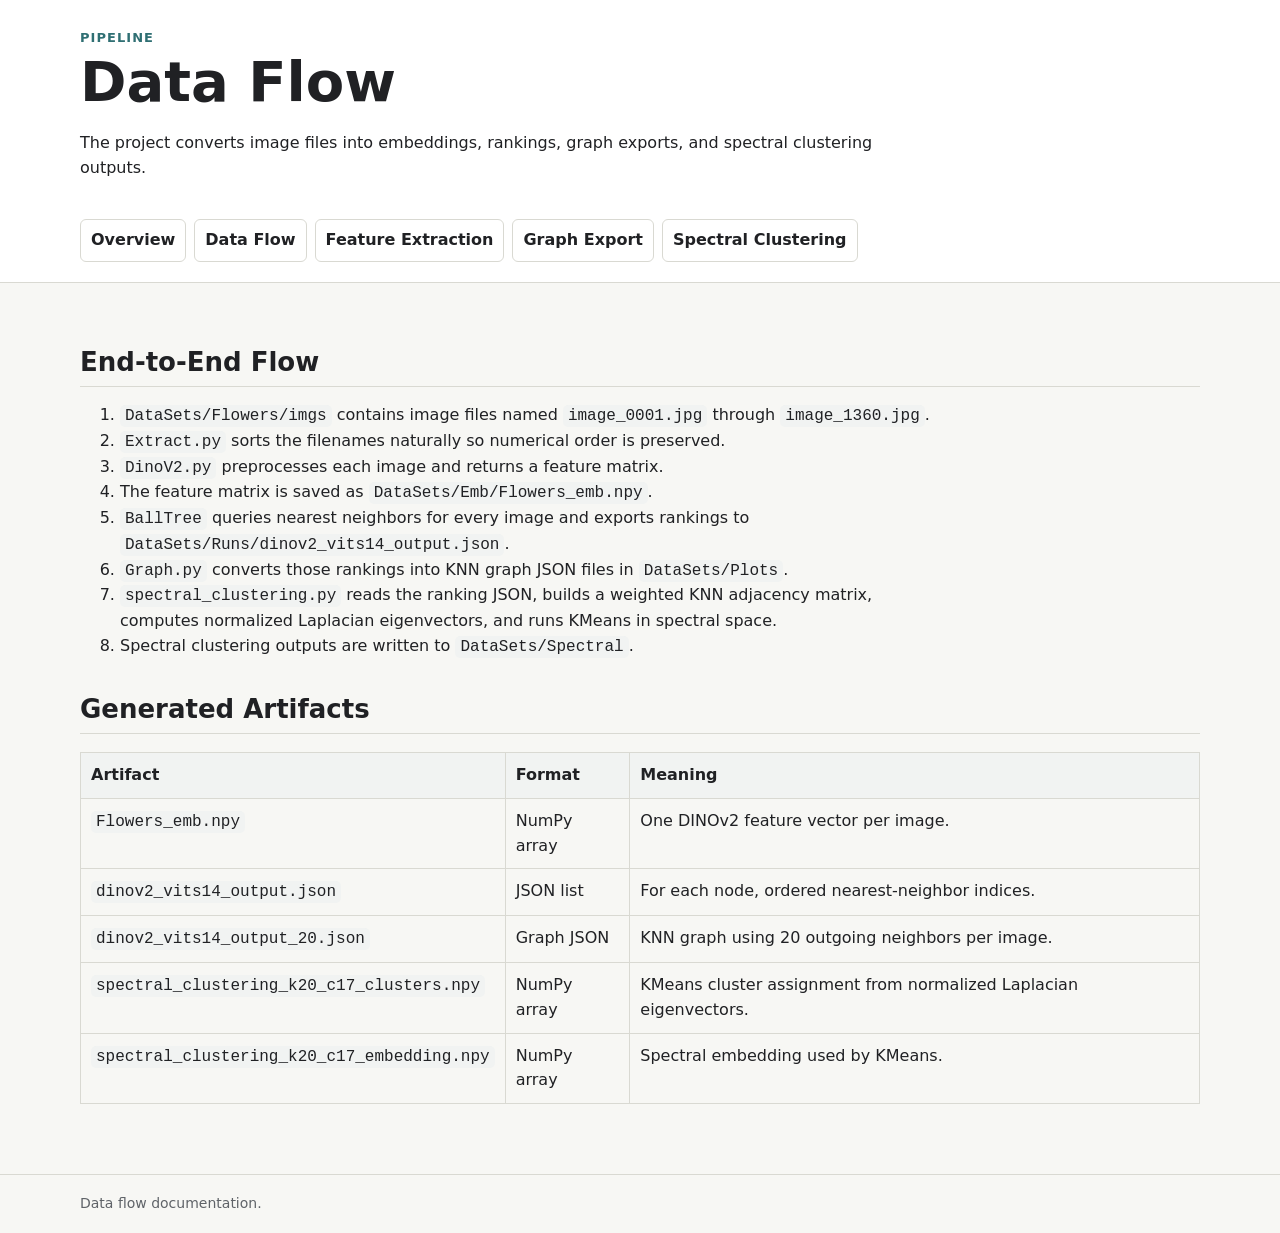
==== Docs/data-flow.html @ fd4a02af "New" ====
<!doctype html>
<html lang="en">
<head>
  <meta charset="utf-8">
  <meta name="viewport" content="width=device-width, initial-scale=1">
  <title>Data Flow</title>
  <link rel="stylesheet" href="styles.css">
</head>
<body>
  <header>
    <div class="wrap top">
      <div class="eyebrow">Pipeline</div>
      <h1>Data Flow</h1>
      <p>The project converts image files into embeddings, rankings, graph exports, and spectral clustering outputs.</p>
    </div>
    <div class="wrap">
      <nav>
        <a href="index.html">Overview</a>
        <a href="data-flow.html">Data Flow</a>
        <a href="extract-data.html">Feature Extraction</a>
        <a href="graph-export.html">Graph Export</a>
        <a href="spectral.html">Spectral Clustering</a>
      </nav>
    </div>
  </header>

  <main class="wrap">
    <h2>End-to-End Flow</h2>
    <ol>
      <li><code>DataSets/Flowers/imgs</code> contains image files named <code>image_0001.jpg</code> through <code>image_1360.jpg</code>.</li>
      <li><code>Extract.py</code> sorts the filenames naturally so numerical order is preserved.</li>
      <li><code>DinoV2.py</code> preprocesses each image and returns a feature matrix.</li>
      <li>The feature matrix is saved as <code>DataSets/Emb/Flowers_emb.npy</code>.</li>
      <li><code>BallTree</code> queries nearest neighbors for every image and exports rankings to <code>DataSets/Runs/dinov2_vits14_output.json</code>.</li>
      <li><code>Graph.py</code> converts those rankings into KNN graph JSON files in <code>DataSets/Plots</code>.</li>
      <li><code>spectral_clustering.py</code> reads the ranking JSON, builds a weighted KNN adjacency matrix, computes normalized Laplacian eigenvectors, and runs KMeans in spectral space.</li>
      <li>Spectral clustering outputs are written to <code>DataSets/Spectral</code>.</li>
    </ol>

    <h2>Generated Artifacts</h2>
    <table>
      <thead>
        <tr><th>Artifact</th><th>Format</th><th>Meaning</th></tr>
      </thead>
      <tbody>
        <tr><td><code>Flowers_emb.npy</code></td><td>NumPy array</td><td>One DINOv2 feature vector per image.</td></tr>
        <tr><td><code>dinov2_vits14_output.json</code></td><td>JSON list</td><td>For each node, ordered nearest-neighbor indices.</td></tr>
        <tr><td><code>dinov2_vits14_output_20.json</code></td><td>Graph JSON</td><td>KNN graph using 20 outgoing neighbors per image.</td></tr>
        <tr><td><code>spectral_clustering_k20_c17_clusters.npy</code></td><td>NumPy array</td><td>KMeans cluster assignment from normalized Laplacian eigenvectors.</td></tr>
        <tr><td><code>spectral_clustering_k20_c17_embedding.npy</code></td><td>NumPy array</td><td>Spectral embedding used by KMeans.</td></tr>
      </tbody>
    </table>
  </main>

  <footer class="footer"><div class="wrap">Data flow documentation.</div></footer>
</body>
</html>
---- Docs/styles.css ----
:root {
  color-scheme: light;
  --bg: #f7f7f4;
  --panel: #ffffff;
  --text: #202124;
  --muted: #5f6368;
  --line: #d9d9d2;
  --accent: #2f6f73;
  --accent-2: #8a4f2a;
  --code: #f1f3f2;
}

* {
  box-sizing: border-box;
}

body {
  margin: 0;
  background: var(--bg);
  color: var(--text);
  font-family: Inter, ui-sans-serif, system-ui, -apple-system, BlinkMacSystemFont, "Segoe UI", sans-serif;
  line-height: 1.55;
}

header {
  border-bottom: 1px solid var(--line);
  background: var(--panel);
}

.wrap {
  width: min(1120px, calc(100% - 40px));
  margin: 0 auto;
}

.top {
  padding: 28px 0 22px;
}

.eyebrow {
  color: var(--accent);
  font-size: 13px;
  font-weight: 700;
  letter-spacing: 0.08em;
  text-transform: uppercase;
}

h1,
h2,
h3 {
  line-height: 1.2;
  margin: 0 0 12px;
}

h1 {
  font-size: clamp(32px, 5vw, 56px);
  max-width: 900px;
}

h2 {
  border-bottom: 1px solid var(--line);
  font-size: 26px;
  margin-top: 34px;
  padding-bottom: 8px;
}

h3 {
  color: var(--accent-2);
  font-size: 19px;
  margin-top: 24px;
}

p {
  max-width: 820px;
}

a {
  color: var(--accent);
  font-weight: 650;
  text-decoration: none;
}

a:hover {
  text-decoration: underline;
}

nav {
  display: flex;
  flex-wrap: wrap;
  gap: 8px;
  padding: 0 0 20px;
}

nav a {
  border: 1px solid var(--line);
  border-radius: 6px;
  color: var(--text);
  padding: 8px 10px;
}

main {
  padding: 30px 0 52px;
}

.grid {
  display: grid;
  gap: 14px;
  grid-template-columns: repeat(auto-fit, minmax(250px, 1fr));
  margin: 20px 0 26px;
}

.card {
  background: var(--panel);
  border: 1px solid var(--line);
  border-radius: 8px;
  padding: 16px;
}

.card h3 {
  margin-top: 0;
}

.note {
  background: #edf4f2;
  border-left: 4px solid var(--accent);
  margin: 18px 0;
  padding: 12px 14px;
}

code,
pre {
  background: var(--code);
  border-radius: 5px;
  font-family: "SFMono-Regular", Consolas, "Liberation Mono", monospace;
}

code {
  padding: 2px 5px;
}

pre {
  border: 1px solid var(--line);
  overflow-x: auto;
  padding: 14px;
}

table {
  border-collapse: collapse;
  margin: 18px 0;
  width: 100%;
}

th,
td {
  border: 1px solid var(--line);
  padding: 10px;
  text-align: left;
  vertical-align: top;
}

th {
  background: var(--code);
}

ul,
ol {
  max-width: 860px;
}

.footer {
  border-top: 1px solid var(--line);
  color: var(--muted);
  font-size: 14px;
  padding: 18px 0;
}
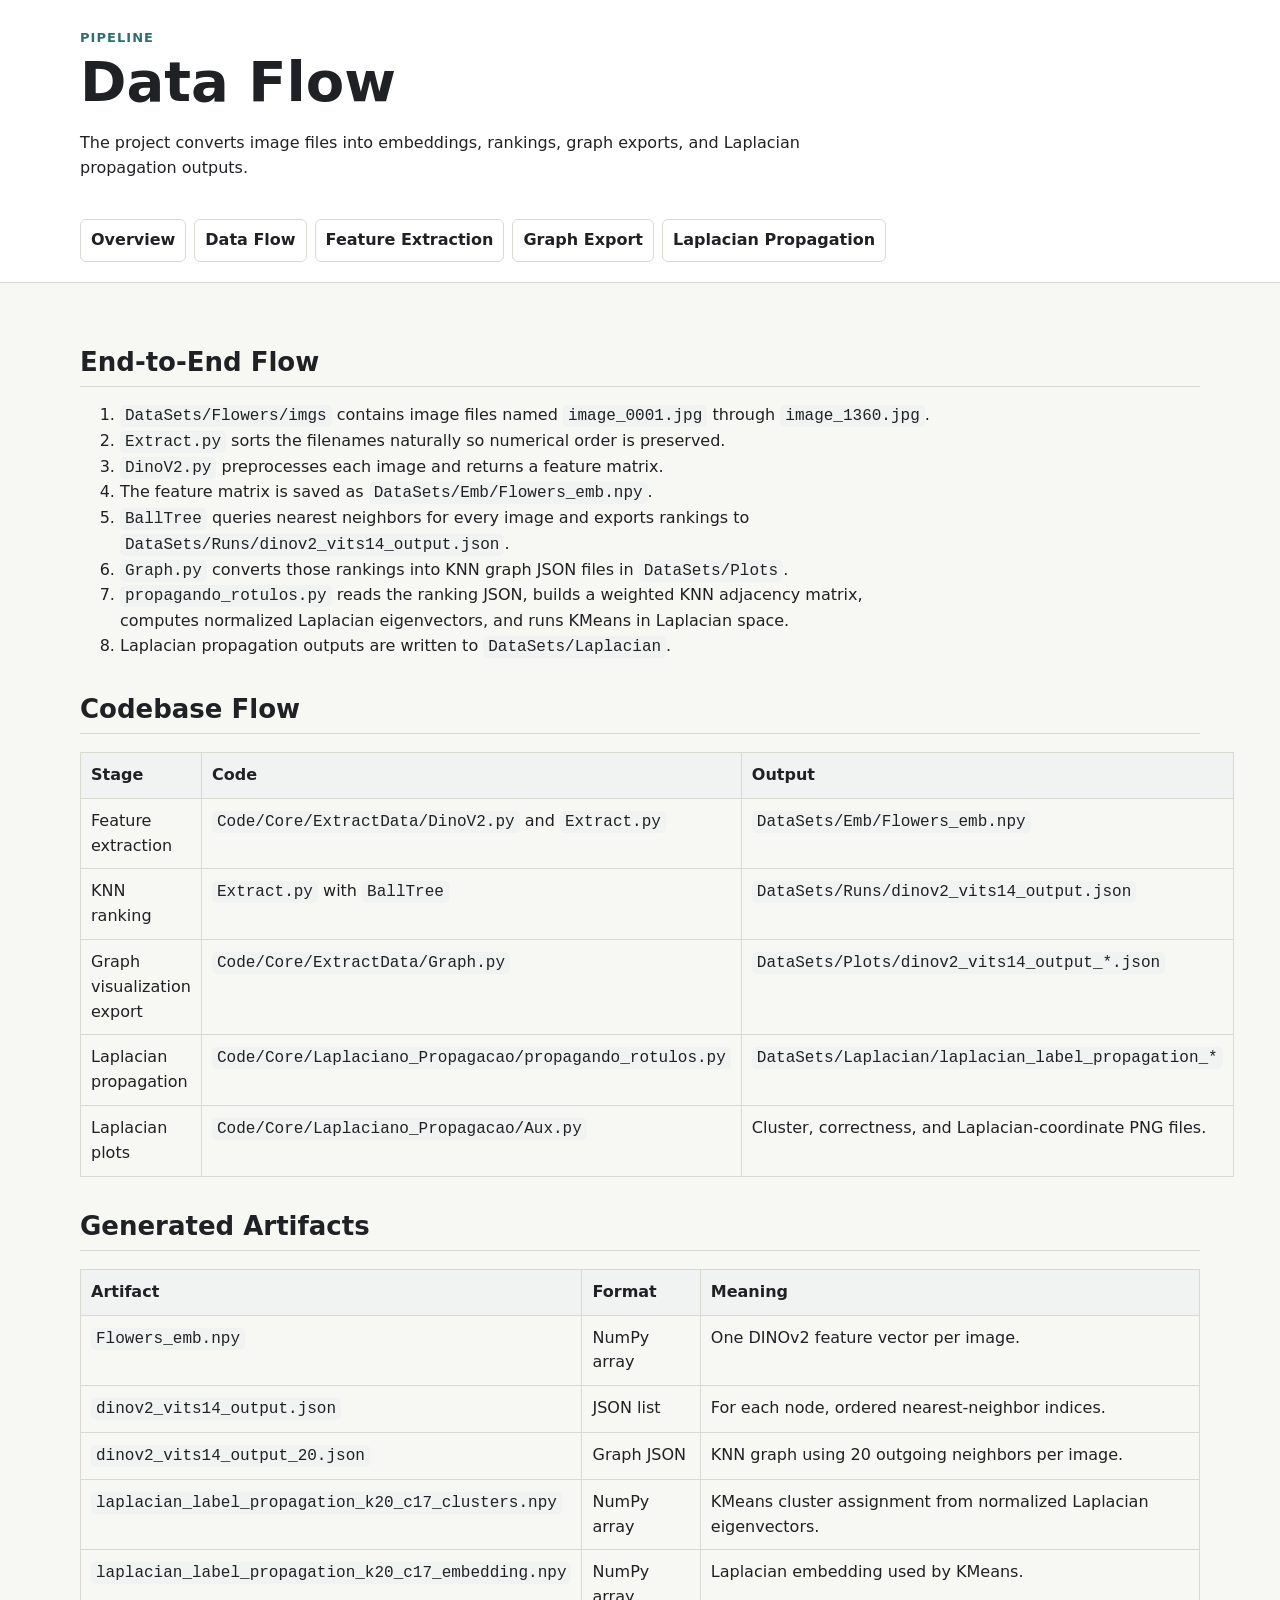
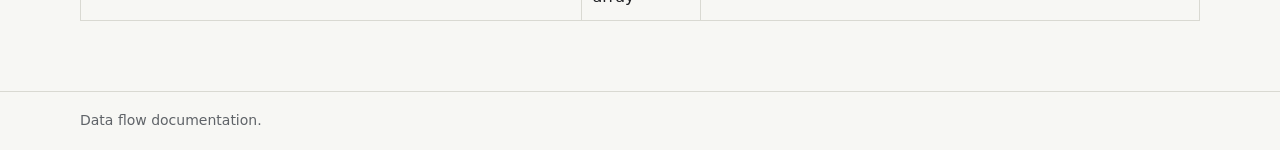
==== commit 7ab24def: "Version 1" ====
--- a/Docs/data-flow.html
+++ b/Docs/data-flow.html
@@ -11,7 +11,7 @@
     <div class="wrap top">
       <div class="eyebrow">Pipeline</div>
       <h1>Data Flow</h1>
-      <p>The project converts image files into embeddings, rankings, graph exports, and spectral clustering outputs.</p>
+      <p>The project converts image files into embeddings, rankings, graph exports, and Laplacian propagation outputs.</p>
     </div>
     <div class="wrap">
       <nav>
@@ -19,7 +19,7 @@
         <a href="data-flow.html">Data Flow</a>
         <a href="extract-data.html">Feature Extraction</a>
         <a href="graph-export.html">Graph Export</a>
-        <a href="spectral.html">Spectral Clustering</a>
+        <a href="spectral.html">Laplacian Propagation</a>
       </nav>
     </div>
   </header>
@@ -33,9 +33,23 @@
       <li>The feature matrix is saved as <code>DataSets/Emb/Flowers_emb.npy</code>.</li>
       <li><code>BallTree</code> queries nearest neighbors for every image and exports rankings to <code>DataSets/Runs/dinov2_vits14_output.json</code>.</li>
       <li><code>Graph.py</code> converts those rankings into KNN graph JSON files in <code>DataSets/Plots</code>.</li>
-      <li><code>spectral_clustering.py</code> reads the ranking JSON, builds a weighted KNN adjacency matrix, computes normalized Laplacian eigenvectors, and runs KMeans in spectral space.</li>
-      <li>Spectral clustering outputs are written to <code>DataSets/Spectral</code>.</li>
+      <li><code>propagando_rotulos.py</code> reads the ranking JSON, builds a weighted KNN adjacency matrix, computes normalized Laplacian eigenvectors, and runs KMeans in Laplacian space.</li>
+      <li>Laplacian propagation outputs are written to <code>DataSets/Laplacian</code>.</li>
     </ol>
+
+    <h2>Codebase Flow</h2>
+    <table>
+      <thead>
+        <tr><th>Stage</th><th>Code</th><th>Output</th></tr>
+      </thead>
+      <tbody>
+        <tr><td>Feature extraction</td><td><code>Code/Core/ExtractData/DinoV2.py</code> and <code>Extract.py</code></td><td><code>DataSets/Emb/Flowers_emb.npy</code></td></tr>
+        <tr><td>KNN ranking</td><td><code>Extract.py</code> with <code>BallTree</code></td><td><code>DataSets/Runs/dinov2_vits14_output.json</code></td></tr>
+        <tr><td>Graph visualization export</td><td><code>Code/Core/ExtractData/Graph.py</code></td><td><code>DataSets/Plots/dinov2_vits14_output_*.json</code></td></tr>
+        <tr><td>Laplacian propagation</td><td><code>Code/Core/Laplaciano_Propagacao/propagando_rotulos.py</code></td><td><code>DataSets/Laplacian/laplacian_label_propagation_*</code></td></tr>
+        <tr><td>Laplacian plots</td><td><code>Code/Core/Laplaciano_Propagacao/Aux.py</code></td><td>Cluster, correctness, and Laplacian-coordinate PNG files.</td></tr>
+      </tbody>
+    </table>
 
     <h2>Generated Artifacts</h2>
     <table>
@@ -46,8 +60,8 @@
         <tr><td><code>Flowers_emb.npy</code></td><td>NumPy array</td><td>One DINOv2 feature vector per image.</td></tr>
         <tr><td><code>dinov2_vits14_output.json</code></td><td>JSON list</td><td>For each node, ordered nearest-neighbor indices.</td></tr>
         <tr><td><code>dinov2_vits14_output_20.json</code></td><td>Graph JSON</td><td>KNN graph using 20 outgoing neighbors per image.</td></tr>
-        <tr><td><code>spectral_clustering_k20_c17_clusters.npy</code></td><td>NumPy array</td><td>KMeans cluster assignment from normalized Laplacian eigenvectors.</td></tr>
-        <tr><td><code>spectral_clustering_k20_c17_embedding.npy</code></td><td>NumPy array</td><td>Spectral embedding used by KMeans.</td></tr>
+        <tr><td><code>laplacian_label_propagation_k20_c17_clusters.npy</code></td><td>NumPy array</td><td>KMeans cluster assignment from normalized Laplacian eigenvectors.</td></tr>
+        <tr><td><code>laplacian_label_propagation_k20_c17_embedding.npy</code></td><td>NumPy array</td><td>Laplacian embedding used by KMeans.</td></tr>
       </tbody>
     </table>
   </main>
